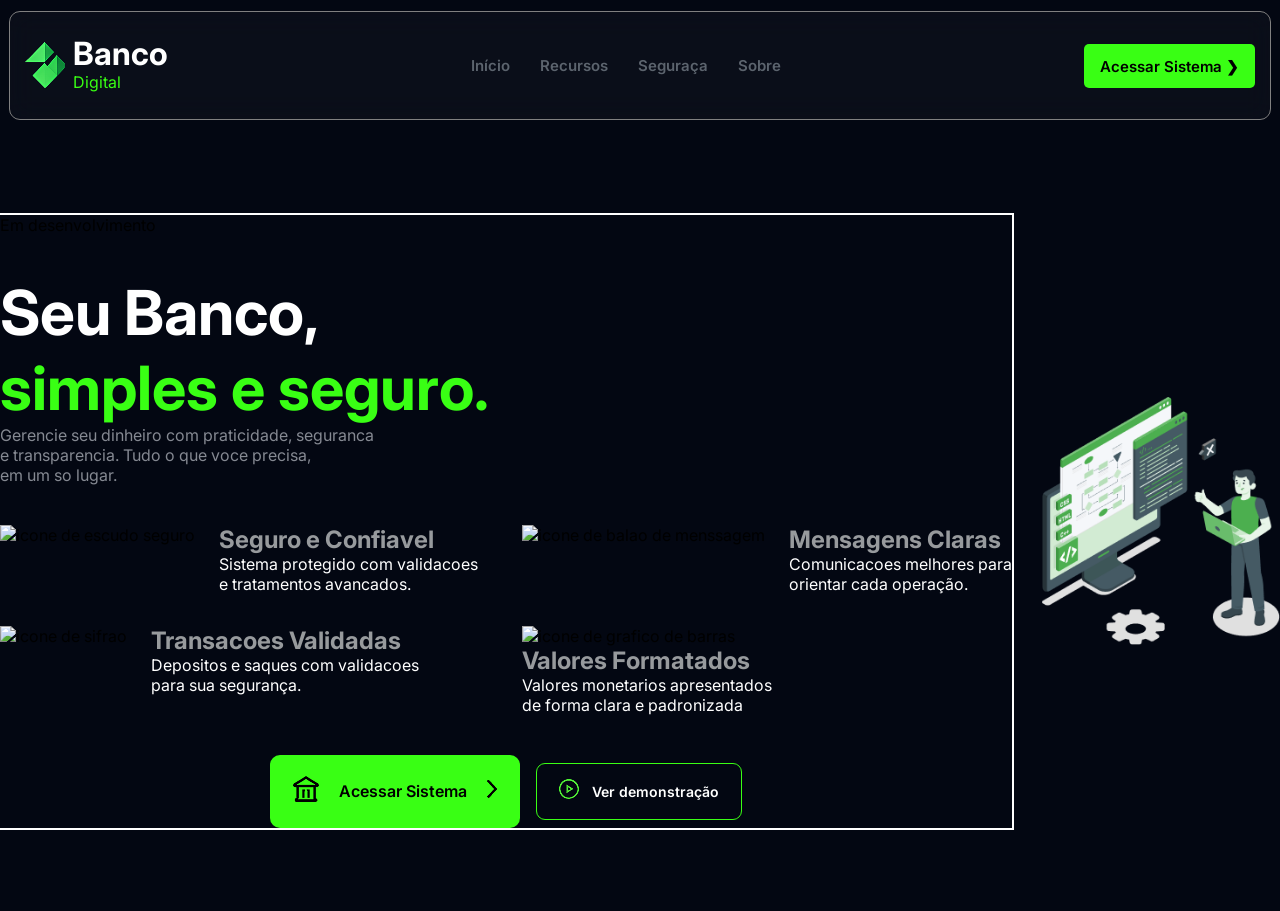
==== front-end/index.html @ b1d3d9b6 "feat: adicionar badge de desenvolvimento na seção hero e ajustar parágrafo" ====
<!DOCTYPE html>
<html lang="pt-BR">
<head>
    <meta charset="UTF-8">
    <meta name="viewport" content="width=device-width, initial-scale=1.0">
    <link rel="stylesheet" href="css/style.css">
    <title>Sistema Bancario</title>
</head>
<body>
    <header class="header">
        <div class="header-logo">
            <img src="src/assets/images/Image.png" alt="logo da pagina">
            <div class="header-logo-textos">
                <h1 class="header-logo-texto">Banco<br><span class="header-logo-texto-destaque">Digital</span></h1>
            </div>
        </div>
        <nav class="header-navegacao">
            <a href="#">Início</a>
            <a href="#">Recursos</a>
            <a href="#">Seguraça</a>
            <a href="#">Sobre</a>
        </nav>
        <div class="header-button">
            <a href="#">Acessar Sistema ❯</a>
        </div>
    </header>

    <main>
        <div class="container">
            <section class="hero">
                <div class="hero-content">
                    <div class="hero-left">
                        <div class="hero-badge">
                            <span>Em desenvolvimento</span>
                            <div class="hero-badge-dot"></div>
                        </div>
                        <div class="hero-left-text">
                    <h1 class="hero-left-texto">Seu Banco,<br><span class="hero-left-texto-destaque">simples e seguro.</span></h1>
                    <p class="hero-left-paragrafo">Gerencie seu dinheiro com praticidade, seguranca<br>
                    e transparencia. Tudo o que voce precisa,<br>
                    em um so lugar.</p>
                                </div>
                                <div class="hero-left-cards-grid">
                    <div class="hero-left-card">
                        <div class="hero-left-card-icon">
                            <img src="src/assets/images/icon-escudo-seguro.png" alt="icone de escudo seguro">
                        </div>
                        <div class="hero-left-card-icon-text">
                            <h2>Seguro e Confiavel</h2>
                            <p>Sistema protegido com validacoes<br>
                            e tratamentos avancados.</p>
                        </div>
                    </div>
                    <div class="hero-left-card">
                        <div class="hero-left-card-icon">
                            <img src="src/assets/images/icon-mensage.png" alt="icone de balao de menssagem">
                        </div>
                        <div class="hero-left-card-icon-text">
                            <h2>Mensagens Claras</h2>
                            <p>Comunicacoes melhores para<br>
                            orientar cada operação.</p>
                        </div>
                    </div>
                    <div class="hero-left-card">
                        <div class="hero-left-card-icon">
                            <img src="src/assets/images/icon-$.png" alt="icone de sifrao">
                        </div>
                        <div class="hero-left-card-icon-text">
                            <h2>Transacoes Validadas</h2>
                            <p>Depositos e saques com validacoes<br>
                            para sua segurança.</p>
                        </div>
                    </div>
                    <div class=" hero-left-card">
                        <div class="hero-left-card-icon">
                            <img src="src/assets/images/icon-grafico-de-barras.png" alt="icone de grafico de barras">
                            <div class="hero-left-card-icon-text">
                                <h2>Valores Formatados</h2>
                                <p>Valores monetarios apresentados<br>
                                de forma clara e padronizada</p>
                            </div>
                        </div>
                    </div>
                    </div>
                    <div class="hero-buttons">
                        <div class="hero-buttons-bnt1">
                            <div class="hero-buttons-bnt1-icon">
                                <img src="src/assets/images/icon-casa-branca.png" alt="icone da casa branca">
                            </div>
                            <div class="hero-buttons-bnt1-text">
                                <a href="#">Acessar Sistema</a>
                            </div>

                            <div class="hero-buttons-bnt1-icon">
                                <img src="src/assets/images/icone de seta.png" alt="icone de seta">
                            </div>
                        </div>

                        <div class="hero-buttons-bnt2">
                            <div class="hero-buttons-bnt2-icon">
                                <img src="src/assets/images/icone de play.png" alt="icone de play">
                            </div>

                            <div class="hero-buttons-bnt2-text">
                                <a href="#">Ver demonstração</a>
                            </div>
                        </div>
                    </div>
                    </div>
                    <div class="hero-right">
                        <img src="src/assets/images/img do carinha.png" alt="desenho de homem apresentando graficos estatiticos">
                    </div>
                </div>
            </section>
        </div>
    </main>

    <footer>

    </footer>


</body>
</html>
---- front-end/css/style.css ----
@import url(global.css);

.header {
    background-color: var(--secondary-color);
    background: rgba(255, 255, 255, 0.03);
    backdrop-filter: blur(12px);
    -webkit-backdrop-filter: blur(12px);
    outline: 1px solid gray;
    border-radius: 10px;
    margin: 0.75rem 0.625rem;
    display: flex;
    justify-content: space-between;
    align-items: center;
    padding: 1.875rem 0.938rem;
 
}

.header-logo {
    display: flex;
    align-items: center;
    gap: 0.5rem;
}

.header-logo-textos {
    line-height: 0.7;
}

.header-logo-texto {
    color: #FFFFFF;
}

.header-logo-texto-destaque {
    color: var(--primary-color);
    font-size: 1rem;
    font-weight: 400;
}

.header-navegacao {
    display: flex;
    gap: 1.875rem;
}

.header-navegacao a {
    text-decoration: none;
    color: var(--color-text);
    font-size: 0.938rem;
    font-weight: 600;
    transition: color 0.2s cubic-bezier(0.4, 0, 0.2, 1);
}

.header-navegacao a:hover {
    color: #FFFFFF;
    transform: translateY(-1px);
}

.header-button {
    background-color: var(--primary-color);
    cursor: pointer;
    padding: 0.75rem 1rem;
    text-align: center;
    border-radius: 0.313rem;
    transition:  transform 0.2s cubic-bezier(0.34, 1.56, 0.64, 1), 
    box-shadow 0.2s ease,
    background-color 0.2s ease;
}

.header-button:hover {
    transform: scale(1.04) translateY(-1px);
}

.header-button a {
    text-decoration: none;
    font-size: 0.938rem;
    font-weight: 600;
    color: black;

}


.hero {
    min-height: calc(100vh - 120px);
    display: flex;
    align-items: center;
}

.hero-content {
    display: flex;
    flex: 1.2;
    justify-content: space-between;
    align-items: center;
    gap: 30px;
}

.hero-left {
    outline: 2px solid white;
    display: flex;
    flex-direction: column;
    gap: 2.5rem;
}
.hero-left-texto {
    color: white;
    font-size: 3.875rem;
}

.hero-left-texto-destaque {
    color: var(--primary-color);
    font-size: 3.813rem;
}

.hero-left-paragrafo {
    color: #858992;
}

.hero-left-cards-grid {
    display: grid;
    grid-template-columns: repeat(2, 1fr);
    gap: 2rem;
}

.hero-left-card {
    display: flex;
    align-items: flex-start;
    gap: 1.5rem;
}

.hero-left-card-icon-text h2 {
    color: #979A9D;
}

.hero-left-card-icon-text p {
    color: #FFFFFF;
}

.hero-buttons {
    display: flex;
    align-items: center;
    justify-content: center;
    gap: 16px;
}

.hero-buttons-bnt1 {
    padding: 21px 23px 22px 23px;
    display: flex;
    align-items: center;
    background-color: var(--primary-color);
    gap: 20px;
    border-radius: 10px;
    cursor: pointer;
}

.hero-buttons-bnt1 a {
    text-decoration: none;
    color: black;
    font-size: 1rem;
    font-weight: 600;
}

.hero-buttons-bnt2 {
    border: 1px solid var(--primary-color);
    padding: 15px 22px 16px 22px;
    display: flex;
    align-items: center;
    justify-content: center;
    gap: 13px;
    border-radius: 0.563rem;
    cursor: pointer;
}

.hero-buttons-bnt2 a {
    text-decoration: none;
    color: white;
    font-size: 0.875rem;
    font-weight: 600;
}

.hero-right {
    flex: 1;
    display: flex;
    justify-content: center;
    align-items: center;
}

.hero-right img {
    width: 100%;
    max-width: 51.25rem;
}
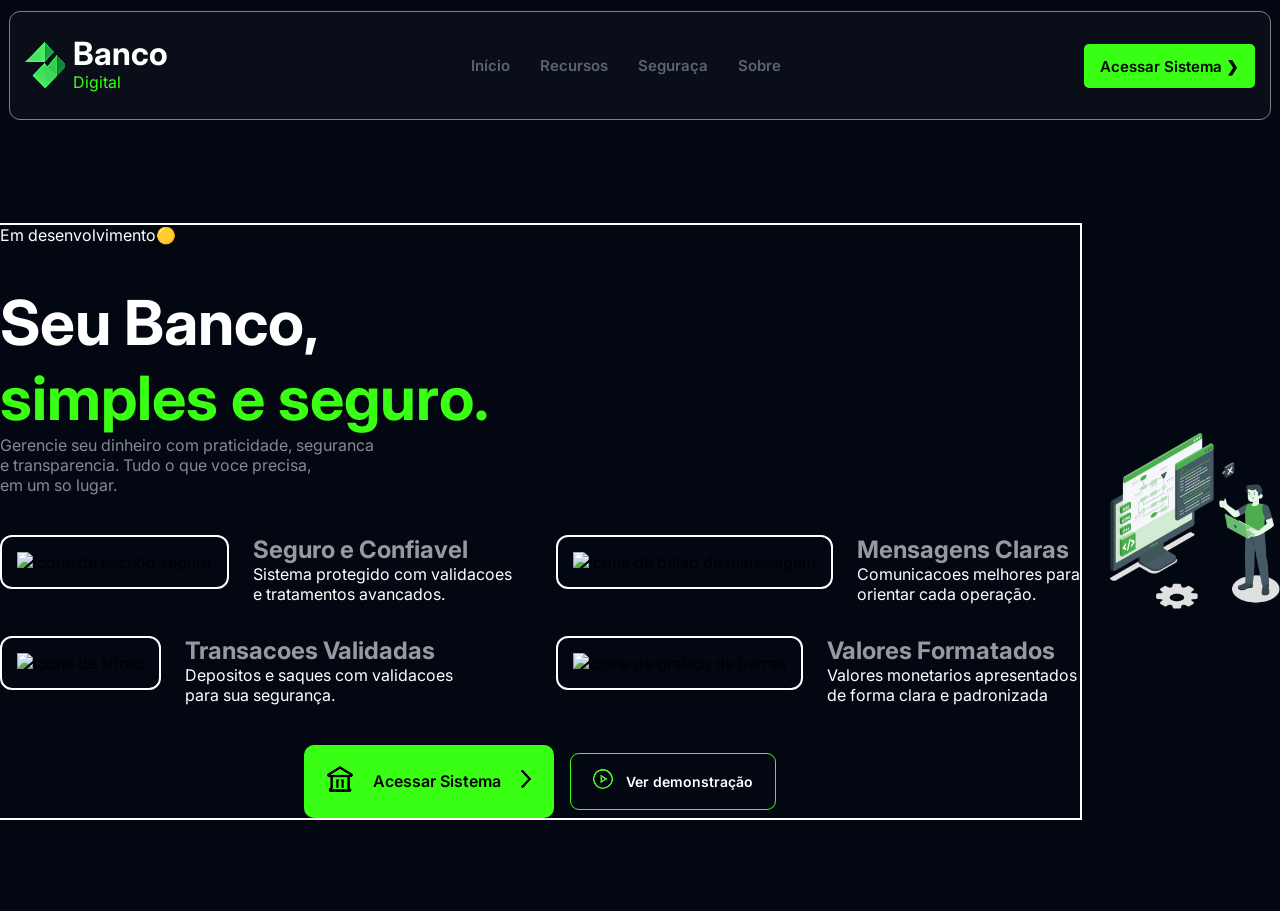
==== commit 63777e8a: "feat: atualizar badge de desenvolvimento com ícone e ajustar layout dos cards na seção hero" ====
--- a/front-end/index.html
+++ b/front-end/index.html
@@ -32,7 +32,7 @@
                     <div class="hero-left">
                         <div class="hero-badge">
                             <span>Em desenvolvimento</span>
-                            <div class="hero-badge-dot"></div>
+                            <div class="hero-badge-dot">🟡</div>
                         </div>
                         <div class="hero-left-text">
                     <h1 class="hero-left-texto">Seu Banco,<br><span class="hero-left-texto-destaque">simples e seguro.</span></h1>
@@ -74,12 +74,12 @@
                     <div class=" hero-left-card">
                         <div class="hero-left-card-icon">
                             <img src="src/assets/images/icon-grafico-de-barras.png" alt="icone de grafico de barras">
+                            </div>
                             <div class="hero-left-card-icon-text">
                                 <h2>Valores Formatados</h2>
                                 <p>Valores monetarios apresentados<br>
                                 de forma clara e padronizada</p>
                             </div>
-                        </div>
                     </div>
                     </div>
                     <div class="hero-buttons">
--- a/front-end/css/style.css
+++ b/front-end/css/style.css
@@ -76,6 +76,10 @@
 
 }
 
+.container {
+    
+}
+
 
 .hero {
     min-height: calc(100vh - 120px);
@@ -97,6 +101,14 @@
     flex-direction: column;
     gap: 2.5rem;
 }
+
+.hero-badge {
+    color: white;
+    display: flex;
+    align-items: center;
+}
+
+
 .hero-left-texto {
     color: white;
     font-size: 3.875rem;
@@ -123,6 +135,12 @@
     gap: 1.5rem;
 }
 
+.hero-left-card-icon {
+    border: 2px solid white;
+    padding: 0.938rem;
+    border-radius: 12px;
+}
+
 .hero-left-card-icon-text h2 {
     color: #979A9D;
 }
@@ -182,5 +200,5 @@
 
 .hero-right img {
     width: 100%;
-    max-width: 51.25rem;
+    max-width: 43.75rem;
 }
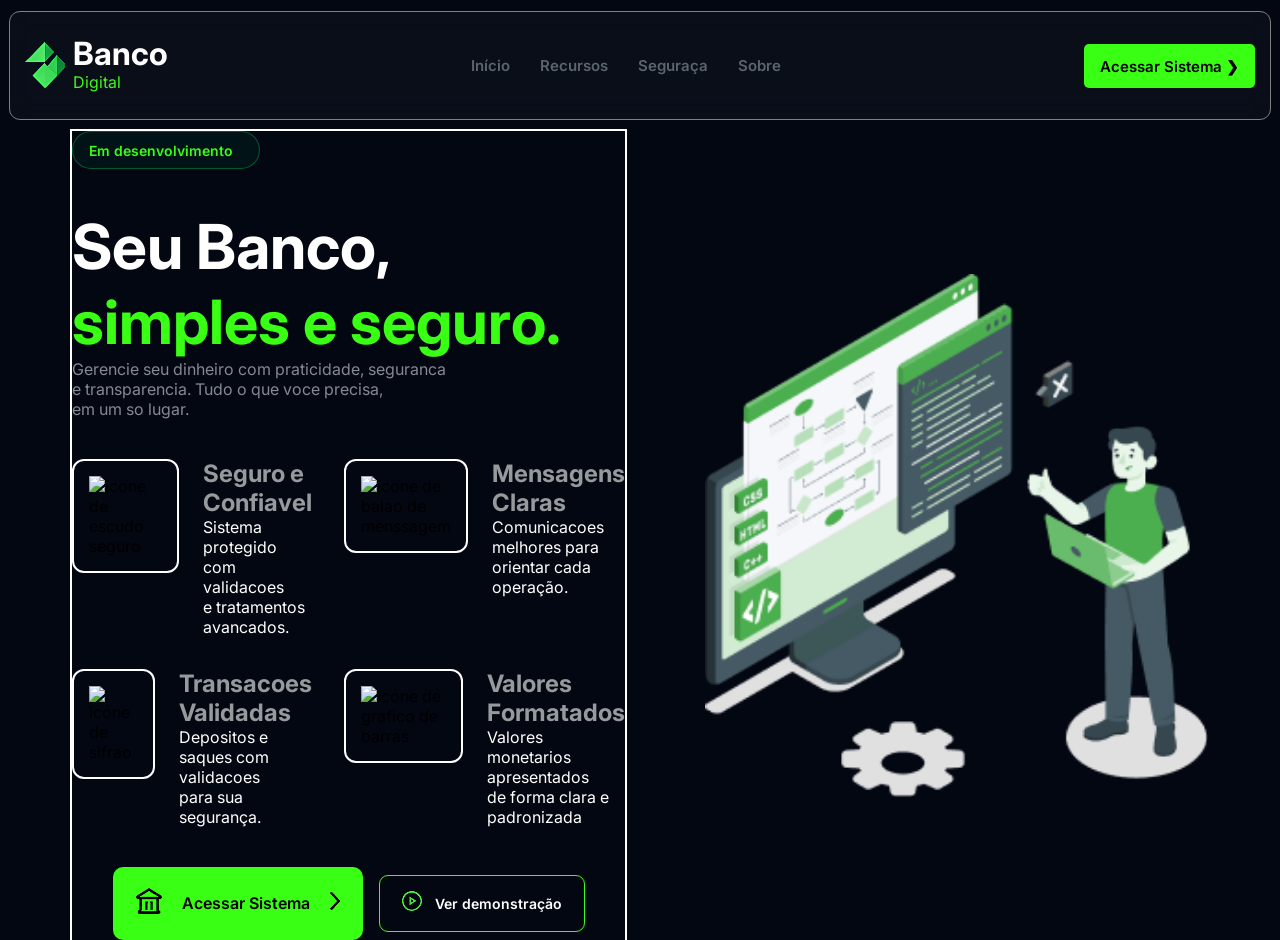
==== commit 62535589: "feat: ajustar estilo da seção hero com novas propriedades de layout e badge" ====
--- a/front-end/index.html
+++ b/front-end/index.html
@@ -32,7 +32,7 @@
                     <div class="hero-left">
                         <div class="hero-badge">
                             <span>Em desenvolvimento</span>
-                            <div class="hero-badge-dot">🟡</div>
+                            <div class="hero-badge-dot"></div>
                         </div>
                         <div class="hero-left-text">
                     <h1 class="hero-left-texto">Seu Banco,<br><span class="hero-left-texto-destaque">simples e seguro.</span></h1>
--- a/front-end/css/style.css
+++ b/front-end/css/style.css
@@ -77,7 +77,10 @@
 }
 
 .container {
-    
+    width: 100%;
+    max-width: 1200px;
+    margin: 0 auto;
+    padding: 0 2rem;
 }
 
 
@@ -92,22 +95,42 @@
     flex: 1.2;
     justify-content: space-between;
     align-items: center;
-    gap: 30px;
+    gap: 5rem;
 }
 
 .hero-left {
     outline: 2px solid white;
     display: flex;
+    flex: 1.1;
     flex-direction: column;
     gap: 2.5rem;
 }
 
 .hero-badge {
+    width: fit-content;
     color: white;
     display: flex;
     align-items: center;
-}
-
+    gap: .6rem;
+    padding: .6rem 1rem;
+    border:1px solid rgba(0,255,110,.3);
+    border-radius:999px;
+    background:rgba(0,255,110,.05);
+
+}
+
+.hero-badge span {
+    color:var(--primary-color);
+    font-size: .875rem;
+    font-weight: 600;
+}
+
+.hot-badge-dot {
+    width: 8px;
+    height: 8px;
+    border-radius: 50%;
+    background-color: var(--primary-color);
+}
 
 .hero-left-texto {
     color: white;
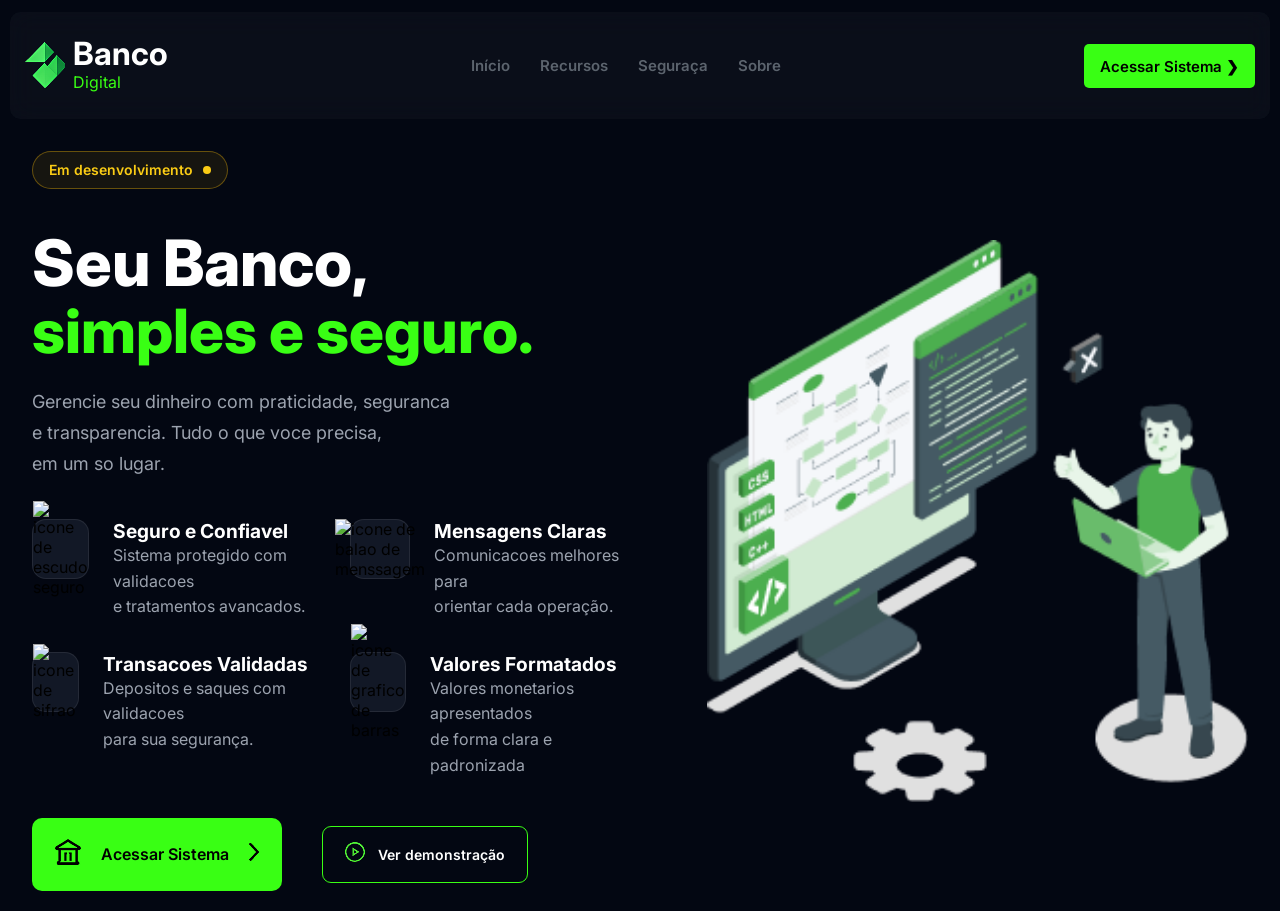
==== commit 6a93708c: "feat: adicionar novas seções de recursos e ícones ao layout da página inicial" ====
--- a/front-end/index.html
+++ b/front-end/index.html
@@ -112,6 +112,24 @@
                     </div>
                 </div>
             </section>
+            <section>
+                <div class="features">
+                    <div class="features-card">
+                        <div class="features-icon">
+                            
+                        </div>
+                    </div>
+                    <div class="features-card">
+
+                    </div>
+                    <div class="features-card">
+
+                    </div>
+                    <div class="features-card">
+
+                    </div>
+                </div>
+            </section>
         </div>
     </main>
 
--- a/front-end/css/style.css
+++ b/front-end/css/style.css
@@ -5,7 +5,6 @@
     background: rgba(255, 255, 255, 0.03);
     backdrop-filter: blur(12px);
     -webkit-backdrop-filter: blur(12px);
-    outline: 1px solid gray;
     border-radius: 10px;
     margin: 0.75rem 0.625rem;
     display: flex;
@@ -78,8 +77,8 @@
 
 .container {
     width: 100%;
-    max-width: 1200px;
-    margin: 0 auto;
+    /* max-width: 1200px; */
+    /* margin: 0 auto; */
     padding: 0 2rem;
 }
 
@@ -99,7 +98,6 @@
 }
 
 .hero-left {
-    outline: 2px solid white;
     display: flex;
     flex: 1.1;
     flex-direction: column;
@@ -108,33 +106,41 @@
 
 .hero-badge {
     width: fit-content;
-    color: white;
     display: flex;
     align-items: center;
     gap: .6rem;
     padding: .6rem 1rem;
-    border:1px solid rgba(0,255,110,.3);
-    border-radius:999px;
-    background:rgba(0,255,110,.05);
+    border-radius: 999px;
+    border: 1px solid rgba(255, 193, 7, 0.35);
+    background: rgba(255, 193, 7, 0.08);
 
 }
 
 .hero-badge span {
-    color:var(--primary-color);
-    font-size: .875rem;
-    font-weight: 600;
-}
-
-.hot-badge-dot {
+    color: #FACC15;
+    font-size: 0.875rem;
+    font-weight: 600;
+}
+
+.hero-badge-dot {
     width: 8px;
     height: 8px;
     border-radius: 50%;
-    background-color: var(--primary-color);
+    background: #FACC15;
+}
+
+.hero-left-text {
+    display: flex;
+    flex-direction: column;
+    gap: 1.5rem;
 }
 
 .hero-left-texto {
     color: white;
-    font-size: 3.875rem;
+    font-size: 4rem;
+    font-weight: 800;
+    line-height: 1.05;
+    color: #FFFFFF;
 }
 
 .hero-left-texto-destaque {
@@ -143,13 +149,16 @@
 }
 
 .hero-left-paragrafo {
-    color: #858992;
+    font-size: 1.125rem;
+    color: #9CA3AF;
+    line-height: 1.7;
+    max-width: 580px;
 }
 
 .hero-left-cards-grid {
     display: grid;
     grid-template-columns: repeat(2, 1fr);
-    gap: 2rem;
+    gap: 2rem 2.5rem;
 }
 
 .hero-left-card {
@@ -159,24 +168,31 @@
 }
 
 .hero-left-card-icon {
-    border: 2px solid white;
-    padding: 0.938rem;
-    border-radius: 12px;
+    width: 60px;
+    height: 60px;
+    display: flex;
+    justify-content: center;
+    align-items: center;
+    border-radius: 14px;
+    background-color:#121826;
+    border:1px solid rgba(255,255,255,.08);
 }
 
 .hero-left-card-icon-text h2 {
-    color: #979A9D;
+    color: #FFFFFF;
+    font-size: 1.2rem;
 }
 
 .hero-left-card-icon-text p {
-    color: #FFFFFF;
+    color: #9CA3AF;
+    line-height: 1.6;
 }
 
 .hero-buttons {
     display: flex;
     align-items: center;
-    justify-content: center;
-    gap: 16px;
+    gap: 2.5rem;
+    
 }
 
 .hero-buttons-bnt1 {
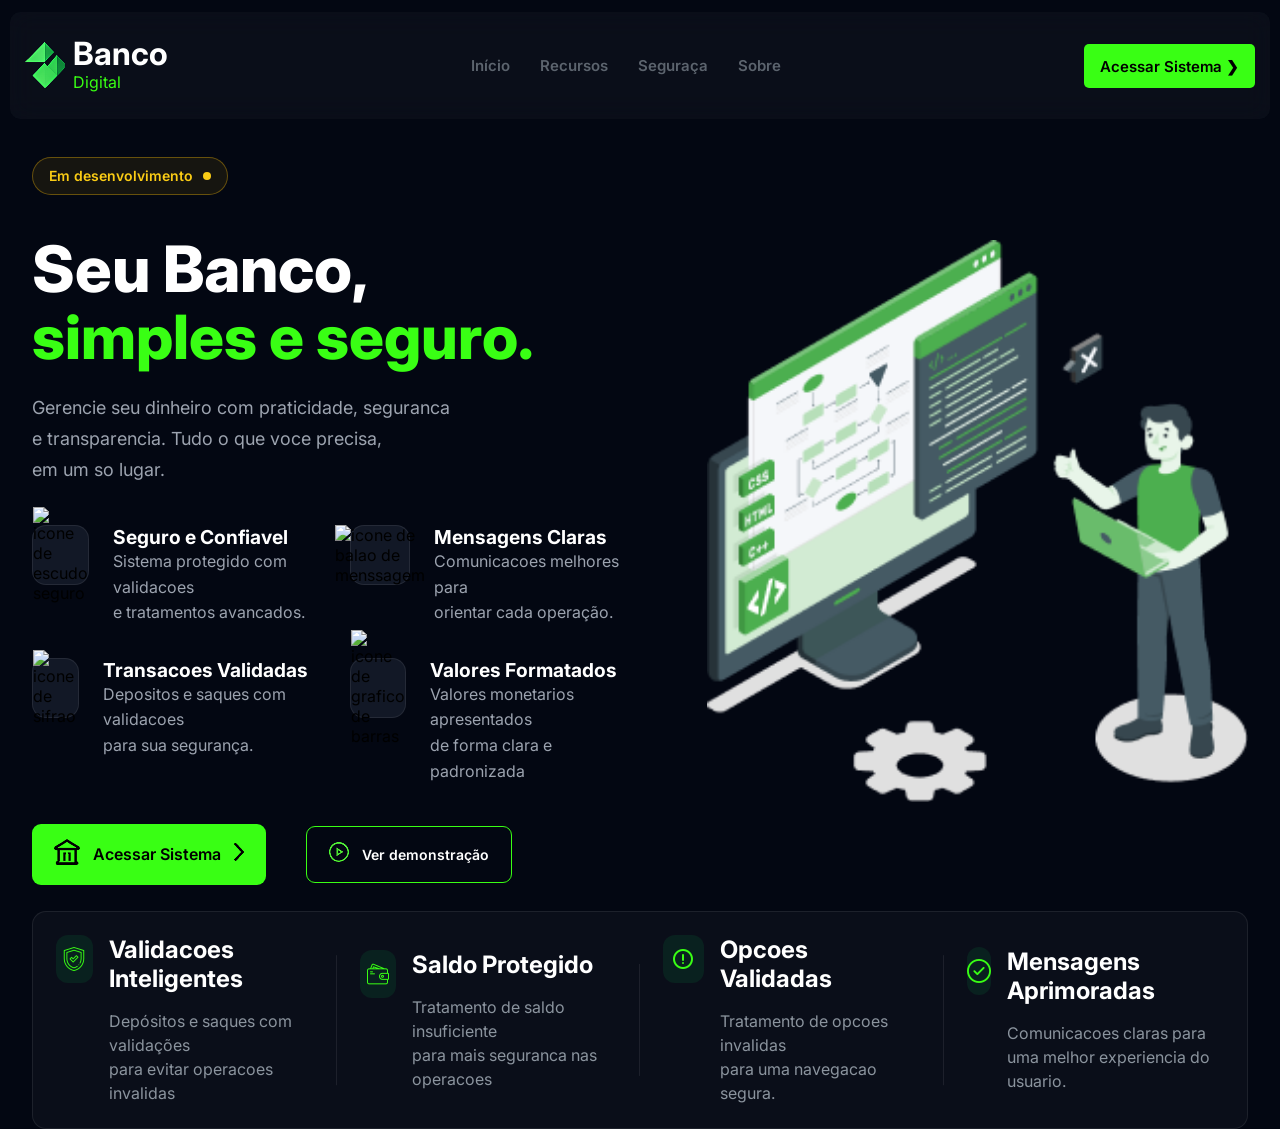
==== commit 06a0b81e: "feat: adicionar nova seção de recursos com ícones e texto descritivo" ====
--- a/front-end/index.html
+++ b/front-end/index.html
@@ -116,17 +116,43 @@
                 <div class="features">
                     <div class="features-card">
                         <div class="features-icon">
-                            
+                            <img src="src/assets/images/icone-escudo-protecao.png" alt="icone de protecao">
+                            </div>
+                            <div class="features-text">
+                                <h2>Validacoes Inteligentes</h2>
+                                <p>Depósitos e saques com validações<br>
+                                para evitar operacoes invalidas</p>
+                            </div>
+                    </div>
+                    <div class="features-card">
+                        <div class="features-icon">
+                            <img src="src/assets/images/icone de carteira.png" alt="icone de carteira">
+                        </div>
+                        <div class="features-text">
+                            <h2>Saldo Protegido</h2>
+                            <p>Tratamento de saldo insuficiente<br>
+                            para mais seguranca nas operacoes</p>
                         </div>
                     </div>
                     <div class="features-card">
-
+                        <div class="features-icon">
+                            <img src="src/assets/images/icone de atencao.png" alt="icone de atencao">
+                        </div>
+                        <div class="features-text">
+                            <h2>Opcoes Validadas</h2>
+                            <p>Tratamento de opcoes invalidas<br>
+                            para uma navegacao segura.</p>
+                        </div>
                     </div>
                     <div class="features-card">
-
-                    </div>
-                    <div class="features-card">
-
+                        <div class="features-icon">
+                            <img src="src/assets/images/icone de verificado.png" alt="icone de vericacao">
+                        </div>
+                        <div class="features-text">
+                            <h2>Mensagens Aprimoradas</h2>
+                            <p>Comunicacoes claras para uma
+                            melhor experiencia do usuario.</p>
+                        </div>
                     </div>
                 </div>
             </section>
--- a/front-end/css/style.css
+++ b/front-end/css/style.css
@@ -196,12 +196,12 @@
 }
 
 .hero-buttons-bnt1 {
-    padding: 21px 23px 22px 23px;
+    padding: 15px 22px 16px 22px;
     display: flex;
     align-items: center;
     background-color: var(--primary-color);
-    gap: 20px;
-    border-radius: 10px;
+    gap: 13px;
+    border-radius: 0.563rem;
     cursor: pointer;
 }
 
@@ -240,4 +240,61 @@
 .hero-right img {
     width: 100%;
     max-width: 43.75rem;
+}
+
+.features {
+    display: flex;
+    justify-content: space-between;
+    align-items: center;
+    background: rgba(255,255,255,.03);
+    border: 1px solid rgba(255,255,255,.08);
+    border-radius: 14px;
+}
+
+.features-card {
+    position: relative;
+    display: flex;
+    align-items: flex-start;
+    gap: 1rem;
+    padding: 23px;
+    flex: 1;
+}
+
+
+.features-card:not(:last-child)::after{
+    content: "";
+    position: absolute;
+    right: 0;
+    top: 50%;
+    transform: translateY(-50%);
+    width: 1px;
+    height: 60%;
+    background: rgba(255, 255, 255, 0.08);
+
+}
+
+.features-icon {
+    width: 48px;
+    height: 48px;
+    display: flex;
+    justify-content: center;
+    align-items: center;
+    border-radius:12px;
+    background:rgba(0,255,100,.08);
+
+}
+
+.features-text {
+    display: flex;
+    flex-direction: column;
+    gap: 1rem;
+}
+
+.features-text h2 {
+    color: #FFFF;
+}
+
+.features-text p {
+    color:#8B949E;
+    line-height:1.5;
 }
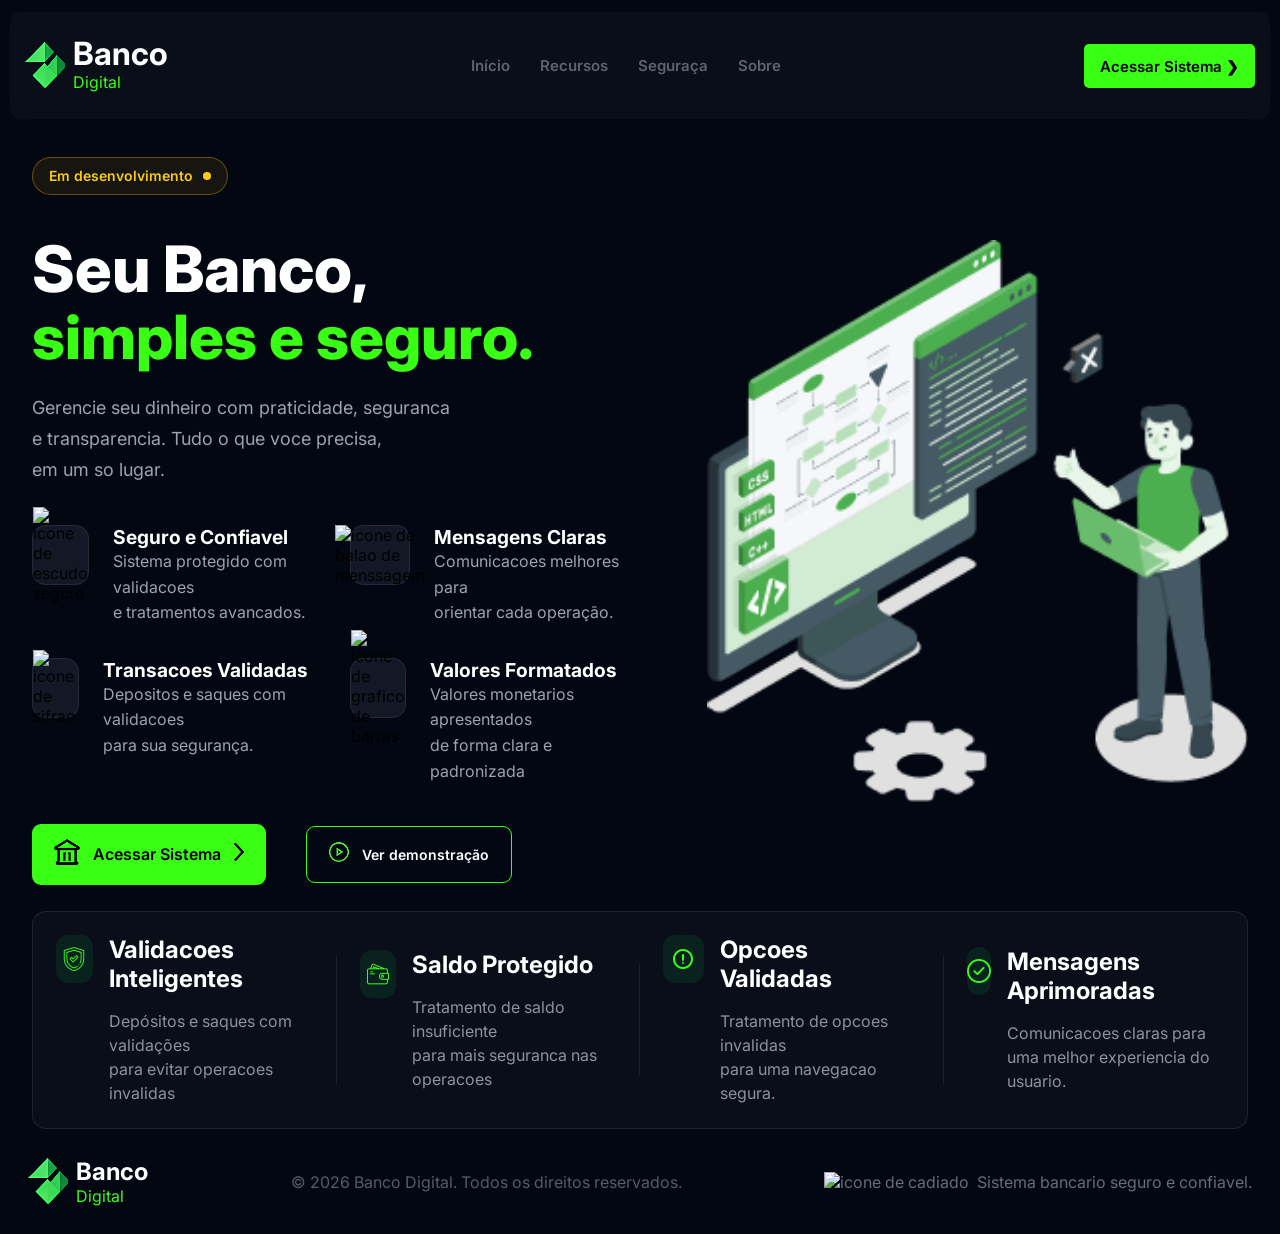
==== commit c42a6b7b: "feat: adicionar estilo e estrutura ao rodapé com logo e informações" ====
--- a/front-end/index.html
+++ b/front-end/index.html
@@ -159,8 +159,23 @@
         </div>
     </main>
 
-    <footer>
-
+    <footer class="footer">
+        <div class="footer-logo">
+            <img src="src/assets/images/Image.png" alt="logo da pagina">
+            <div class="footer-logo-text">
+                <h2>Banco</h2>
+                <span class="footer-inte-text-destaque">Digital</span>
+            </div>
+        </div>
+        <div class="footer-copy">
+            <p>© 2026 Banco Digital. Todos os direitos reservados.</p>
+        </div>
+        <div class="footer-inte">
+            <img src="src/assets/images/icone de cadiado.png" alt="icone de cadiado">
+            <div class="footer-inte-text">
+                <p>Sistema bancario seguro e confiavel.</p>
+            </div>
+        </div>
     </footer>
 
 
--- a/front-end/css/style.css
+++ b/front-end/css/style.css
@@ -297,4 +297,33 @@
 .features-text p {
     color:#8B949E;
     line-height:1.5;
+}
+
+.footer {
+    display: flex;
+    align-items: center;
+    justify-content: space-between;
+    margin: 28px;
+}
+
+.footer-logo {
+    display: flex;
+    align-items: center;
+    gap: 0.5rem;
+    color: #FFFFFF;
+}
+
+.footer-inte-text-destaque {
+    color: var(--primary-color);
+}
+
+.footer-copy {
+    color: #565B66;
+}
+
+.footer-inte {
+    display: flex;
+    align-items: center;
+    gap: 0.5rem;
+    color: #676C75;
 }
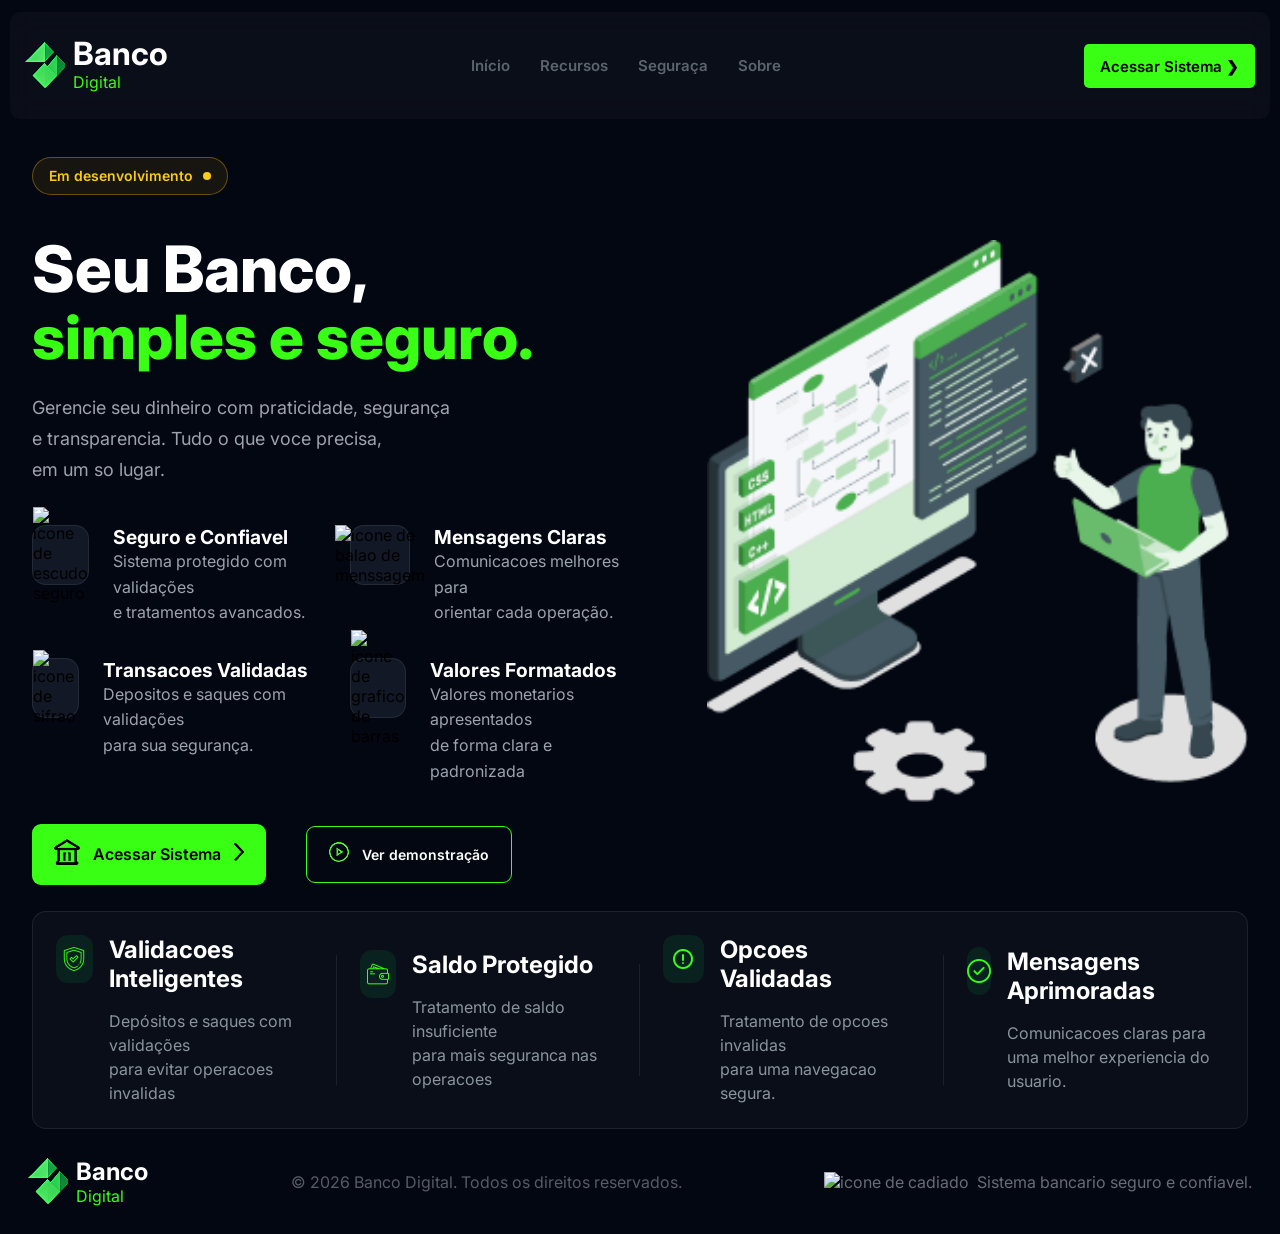
==== commit e05e8115: "feat: aprimorar estilos de navegação e botões, adicionando efeitos de hover e transições" ====
--- a/front-end/index.html
+++ b/front-end/index.html
@@ -1,183 +1,243 @@
-<!DOCTYPE html>
+<!doctype html>
 <html lang="pt-BR">
-<head>
-    <meta charset="UTF-8">
-    <meta name="viewport" content="width=device-width, initial-scale=1.0">
-    <link rel="stylesheet" href="css/style.css">
+  <head>
+    <meta charset="UTF-8" />
+    <meta name="viewport" content="width=device-width, initial-scale=1.0" />
+    <link rel="stylesheet" href="css/style.css" />
     <title>Sistema Bancario</title>
-</head>
-<body>
+  </head>
+  <body>
     <header class="header">
-        <div class="header-logo">
-            <img src="src/assets/images/Image.png" alt="logo da pagina">
-            <div class="header-logo-textos">
-                <h1 class="header-logo-texto">Banco<br><span class="header-logo-texto-destaque">Digital</span></h1>
-            </div>
+      <div class="header-logo">
+        <img src="src/assets/images/Image.png" alt="logo da pagina" />
+        <div class="header-logo-textos">
+          <h1 class="header-logo-texto">
+            Banco<br /><span class="header-logo-texto-destaque">Digital</span>
+          </h1>
         </div>
-        <nav class="header-navegacao">
-            <a href="#">Início</a>
-            <a href="#">Recursos</a>
-            <a href="#">Seguraça</a>
-            <a href="#">Sobre</a>
-        </nav>
-        <div class="header-button">
-            <a href="#">Acessar Sistema ❯</a>
+      </div>
+      <nav class="header-navegacao">
+        <a href="#">Início</a>
+        <a href="#">Recursos</a>
+        <a href="#">Seguraça</a>
+        <a href="#">Sobre</a>
+      </nav>
+      <div class="header-button">
+        <a href="#">Acessar Sistema ❯</a>
+      </div>
+    </header>
+
+    <main>
+      <div class="container">
+        <section class="hero">
+          <div class="hero-content">
+            <div class="hero-left">
+              <div class="hero-badge">
+                <span>Em desenvolvimento</span>
+                <div class="hero-badge-dot"></div>
+              </div>
+              <div class="hero-left-text">
+                <h1 class="hero-left-texto">
+                  Seu Banco,<br /><span class="hero-left-texto-destaque"
+                    >simples e seguro.</span
+                  >
+                </h1>
+                <p class="hero-left-paragrafo">
+                  Gerencie seu dinheiro com praticidade, segurança<br />
+                  e transparencia. Tudo o que voce precisa,<br />
+                  em um so lugar.
+                </p>
+              </div>
+              <div class="hero-left-cards-grid">
+                <div class="hero-left-card">
+                  <div class="hero-left-card-icon">
+                    <img
+                      src="src/assets/images/icon-escudo-seguro.png"
+                      alt="icone de escudo seguro"
+                    />
+                  </div>
+                  <div class="hero-left-card-icon-text">
+                    <h2>Seguro e Confiavel</h2>
+                    <p>
+                      Sistema protegido com validações<br />
+                      e tratamentos avancados.
+                    </p>
+                  </div>
+                </div>
+                <div     class="hero-left-card">
+                  <div class="hero-left-card-icon">
+                    <img
+                      src="src/assets/images/icon-mensage.png"
+                      alt="icone de balao de menssagem"
+                    />
+                  </div>
+                  <div class="hero-left-card-icon-text">
+                    <h2>Mensagens Claras</h2>
+                    <p>
+                      Comunicacoes melhores para<br />
+                      orientar cada operação.
+                    </p>
+                  </div>
+                </div>
+                <div class="hero-left-card">
+                  <div class="hero-left-card-icon">
+                    <img
+                      src="src/assets/images/icon-$.png"
+                      alt="icone de sifrao"
+                    />
+                  </div>
+                  <div class="hero-left-card-icon-text">
+                    <h2>Transacoes Validadas</h2>
+                    <p>
+                      Depositos e saques com validações<br />
+                      para sua segurança.
+                    </p>
+                  </div>
+                </div>
+                <div class="hero-left-card">
+                  <div class="hero-left-card-icon">
+                    <img
+                      src="src/assets/images/icon-grafico-de-barras.png"
+                      alt="icone de grafico de barras"
+                    />
+                  </div>
+                  <div class="hero-left-card-icon-text">
+                    <h2>Valores Formatados</h2>
+                    <p>
+                      Valores monetarios apresentados<br />
+                      de forma clara e padronizada
+                    </p>
+                  </div>
+                </div>
+              </div>
+              <div class="hero-buttons">
+                <div class="hero-buttons-bnt1">
+                  <div class="hero-buttons-bnt1-icon">
+                    <img
+                      src="src/assets/images/icon-casa-branca.png"
+                      alt="icone da casa branca"
+                    />
+                  </div>
+                  <div class="hero-buttons-bnt1-text">
+                    <a href="#">Acessar Sistema</a>
+                  </div>
+
+                  <div class="hero-buttons-bnt1-icon">
+                    <img
+                      src="src/assets/images/icone de seta.png"
+                      alt="icone de seta"
+                    />
+                  </div>
+                </div>
+
+                <div class="hero-buttons-bnt2">
+                  <div class="hero-buttons-bnt2-icon">
+                    <img
+                      src="src/assets/images/icone de play.png"
+                      alt="icone de play"
+                    />
+                  </div>
+
+                  <div class="hero-buttons-bnt2-text">
+                    <a href="#">Ver demonstração</a>
+                  </div>
+                </div>
+              </div>
+            </div>
+            <div class="hero-right">
+              <img
+                src="src/assets/images/img do carinha.png"
+                alt="desenho de homem apresentando graficos estatiticos"
+              />
+            </div>
+          </div>
+        </section>
+        <section>
+          <div class="features">
+            <div class="features-card">
+              <div class="features-icon">
+                <img
+                  src="src/assets/images/icone-escudo-protecao.png"
+                  alt="icone de protecao"
+                />
+              </div>
+              <div class="features-text">
+                <h2>Validacoes Inteligentes</h2>
+                <p>
+                  Depósitos e saques com validações<br />
+                  para evitar operacoes invalidas
+                </p>
+              </div>
+            </div>
+            <div class="features-card">
+              <div class="features-icon">
+                <img
+                  src="src/assets/images/icone de carteira.png"
+                  alt="icone de carteira"
+                />
+              </div>
+              <div class="features-text">
+                <h2>Saldo Protegido</h2>
+                <p>
+                  Tratamento de saldo insuficiente<br />
+                  para mais seguranca nas operacoes
+                </p>
+              </div>
+            </div>
+            <div class="features-card">
+              <div class="features-icon">
+                <img
+                  src="src/assets/images/icone de atencao.png"
+                  alt="icone de atencao"
+                />
+              </div>
+              <div class="features-text">
+                <h2>Opcoes Validadas</h2>
+                <p>
+                  Tratamento de opcoes invalidas<br />
+                  para uma navegacao segura.
+                </p>
+              </div>
+            </div>
+            <div class="features-card">
+              <div class="features-icon">
+                <img
+                  src="src/assets/images/icone de verificado.png"
+                  alt="icone de vericacao"
+                />
+              </div>
+              <div class="features-text">
+                <h2>Mensagens Aprimoradas</h2>
+                <p>
+                  Comunicacoes claras para uma melhor experiencia do usuario.
+                </p>
+              </div>
+            </div>
+          </div>
+        </section>
+      </div>
+    </main>
+
+    <footer class="footer">
+      <div class="footer-logo">
+        <img src="src/assets/images/Image.png" alt="logo da pagina" />
+        <div class="footer-logo-text">
+          <h2>Banco</h2>
+          <span class="footer-inte-text-destaque">Digital</span>
         </div>
-    </header>
-
-    <main>
-        <div class="container">
-            <section class="hero">
-                <div class="hero-content">
-                    <div class="hero-left">
-                        <div class="hero-badge">
-                            <span>Em desenvolvimento</span>
-                            <div class="hero-badge-dot"></div>
-                        </div>
-                        <div class="hero-left-text">
-                    <h1 class="hero-left-texto">Seu Banco,<br><span class="hero-left-texto-destaque">simples e seguro.</span></h1>
-                    <p class="hero-left-paragrafo">Gerencie seu dinheiro com praticidade, seguranca<br>
-                    e transparencia. Tudo o que voce precisa,<br>
-                    em um so lugar.</p>
-                                </div>
-                                <div class="hero-left-cards-grid">
-                    <div class="hero-left-card">
-                        <div class="hero-left-card-icon">
-                            <img src="src/assets/images/icon-escudo-seguro.png" alt="icone de escudo seguro">
-                        </div>
-                        <div class="hero-left-card-icon-text">
-                            <h2>Seguro e Confiavel</h2>
-                            <p>Sistema protegido com validacoes<br>
-                            e tratamentos avancados.</p>
-                        </div>
-                    </div>
-                    <div class="hero-left-card">
-                        <div class="hero-left-card-icon">
-                            <img src="src/assets/images/icon-mensage.png" alt="icone de balao de menssagem">
-                        </div>
-                        <div class="hero-left-card-icon-text">
-                            <h2>Mensagens Claras</h2>
-                            <p>Comunicacoes melhores para<br>
-                            orientar cada operação.</p>
-                        </div>
-                    </div>
-                    <div class="hero-left-card">
-                        <div class="hero-left-card-icon">
-                            <img src="src/assets/images/icon-$.png" alt="icone de sifrao">
-                        </div>
-                        <div class="hero-left-card-icon-text">
-                            <h2>Transacoes Validadas</h2>
-                            <p>Depositos e saques com validacoes<br>
-                            para sua segurança.</p>
-                        </div>
-                    </div>
-                    <div class=" hero-left-card">
-                        <div class="hero-left-card-icon">
-                            <img src="src/assets/images/icon-grafico-de-barras.png" alt="icone de grafico de barras">
-                            </div>
-                            <div class="hero-left-card-icon-text">
-                                <h2>Valores Formatados</h2>
-                                <p>Valores monetarios apresentados<br>
-                                de forma clara e padronizada</p>
-                            </div>
-                    </div>
-                    </div>
-                    <div class="hero-buttons">
-                        <div class="hero-buttons-bnt1">
-                            <div class="hero-buttons-bnt1-icon">
-                                <img src="src/assets/images/icon-casa-branca.png" alt="icone da casa branca">
-                            </div>
-                            <div class="hero-buttons-bnt1-text">
-                                <a href="#">Acessar Sistema</a>
-                            </div>
-
-                            <div class="hero-buttons-bnt1-icon">
-                                <img src="src/assets/images/icone de seta.png" alt="icone de seta">
-                            </div>
-                        </div>
-
-                        <div class="hero-buttons-bnt2">
-                            <div class="hero-buttons-bnt2-icon">
-                                <img src="src/assets/images/icone de play.png" alt="icone de play">
-                            </div>
-
-                            <div class="hero-buttons-bnt2-text">
-                                <a href="#">Ver demonstração</a>
-                            </div>
-                        </div>
-                    </div>
-                    </div>
-                    <div class="hero-right">
-                        <img src="src/assets/images/img do carinha.png" alt="desenho de homem apresentando graficos estatiticos">
-                    </div>
-                </div>
-            </section>
-            <section>
-                <div class="features">
-                    <div class="features-card">
-                        <div class="features-icon">
-                            <img src="src/assets/images/icone-escudo-protecao.png" alt="icone de protecao">
-                            </div>
-                            <div class="features-text">
-                                <h2>Validacoes Inteligentes</h2>
-                                <p>Depósitos e saques com validações<br>
-                                para evitar operacoes invalidas</p>
-                            </div>
-                    </div>
-                    <div class="features-card">
-                        <div class="features-icon">
-                            <img src="src/assets/images/icone de carteira.png" alt="icone de carteira">
-                        </div>
-                        <div class="features-text">
-                            <h2>Saldo Protegido</h2>
-                            <p>Tratamento de saldo insuficiente<br>
-                            para mais seguranca nas operacoes</p>
-                        </div>
-                    </div>
-                    <div class="features-card">
-                        <div class="features-icon">
-                            <img src="src/assets/images/icone de atencao.png" alt="icone de atencao">
-                        </div>
-                        <div class="features-text">
-                            <h2>Opcoes Validadas</h2>
-                            <p>Tratamento de opcoes invalidas<br>
-                            para uma navegacao segura.</p>
-                        </div>
-                    </div>
-                    <div class="features-card">
-                        <div class="features-icon">
-                            <img src="src/assets/images/icone de verificado.png" alt="icone de vericacao">
-                        </div>
-                        <div class="features-text">
-                            <h2>Mensagens Aprimoradas</h2>
-                            <p>Comunicacoes claras para uma
-                            melhor experiencia do usuario.</p>
-                        </div>
-                    </div>
-                </div>
-            </section>
+      </div>
+      <div class="footer-copy">
+        <p>© 2026 Banco Digital. Todos os direitos reservados.</p>
+      </div>
+      <div class="footer-inte">
+        <img
+          src="src/assets/images/icone de cadiado.png"
+          alt="icone de cadiado"
+        />
+        <div class="footer-inte-text">
+          <p>Sistema bancario seguro e confiavel.</p>
         </div>
-    </main>
-
-    <footer class="footer">
-        <div class="footer-logo">
-            <img src="src/assets/images/Image.png" alt="logo da pagina">
-            <div class="footer-logo-text">
-                <h2>Banco</h2>
-                <span class="footer-inte-text-destaque">Digital</span>
-            </div>
-        </div>
-        <div class="footer-copy">
-            <p>© 2026 Banco Digital. Todos os direitos reservados.</p>
-        </div>
-        <div class="footer-inte">
-            <img src="src/assets/images/icone de cadiado.png" alt="icone de cadiado">
-            <div class="footer-inte-text">
-                <p>Sistema bancario seguro e confiavel.</p>
-            </div>
-        </div>
+      </div>
     </footer>
-
-
-</body>
-</html>+  </body>
+</html>
--- a/front-end/css/style.css
+++ b/front-end/css/style.css
@@ -5,7 +5,7 @@
     background: rgba(255, 255, 255, 0.03);
     backdrop-filter: blur(12px);
     -webkit-backdrop-filter: blur(12px);
-    border-radius: 10px;
+    border-radius: 0.625rem;
     margin: 0.75rem 0.625rem;
     display: flex;
     justify-content: space-between;
@@ -40,16 +40,33 @@
 }
 
 .header-navegacao a {
+    position: relative;
+    display: inline-block;
     text-decoration: none;
     color: var(--color-text);
     font-size: 0.938rem;
     font-weight: 600;
-    transition: color 0.2s cubic-bezier(0.4, 0, 0.2, 1);
+    transition: color 0.2s cubic-bezier(0.4, 0, 0.2, 1); 
 }
 
 .header-navegacao a:hover {
     color: #FFFFFF;
     transform: translateY(-1px);
+}
+
+.header-navegacao a::after {
+    content: "";
+    position: absolute;
+    bottom: 0;
+    left: 0;
+    width: 0;
+    height: 2px;
+    background-color: var(--primary-color);
+    border-radius: 2px;
+    transition: width 0.3s ease;
+}
+.header-navegacao a:hover::after {
+    width: 100%;
 }
 
 .header-button {
@@ -65,6 +82,7 @@
 
 .header-button:hover {
     transform: scale(1.04) translateY(-1px);
+    background-color: #158a00;
 }
 
 .header-button a {
@@ -77,8 +95,6 @@
 
 .container {
     width: 100%;
-    /* max-width: 1200px; */
-    /* margin: 0 auto; */
     padding: 0 2rem;
 }
 
@@ -110,7 +126,7 @@
     align-items: center;
     gap: .6rem;
     padding: .6rem 1rem;
-    border-radius: 999px;
+    border-radius: 62.438rem;
     border: 1px solid rgba(255, 193, 7, 0.35);
     background: rgba(255, 193, 7, 0.08);
 
@@ -123,8 +139,8 @@
 }
 
 .hero-badge-dot {
-    width: 8px;
-    height: 8px;
+    width: 0.5rem;
+    height: 0.5rem;
     border-radius: 50%;
     background: #FACC15;
 }
@@ -136,11 +152,10 @@
 }
 
 .hero-left-texto {
-    color: white;
+    color: #FFFFFF;
     font-size: 4rem;
     font-weight: 800;
     line-height: 1.05;
-    color: #FFFFFF;
 }
 
 .hero-left-texto-destaque {
@@ -152,7 +167,7 @@
     font-size: 1.125rem;
     color: #9CA3AF;
     line-height: 1.7;
-    max-width: 580px;
+    max-width: 36.25rem;
 }
 
 .hero-left-cards-grid {
@@ -168,12 +183,12 @@
 }
 
 .hero-left-card-icon {
-    width: 60px;
-    height: 60px;
+    width: 3.75rem;
+    height: 3.75rem;
     display: flex;
     justify-content: center;
     align-items: center;
-    border-radius: 14px;
+    border-radius: 0.875rem;
     background-color:#121826;
     border:1px solid rgba(255,255,255,.08);
 }
@@ -196,11 +211,11 @@
 }
 
 .hero-buttons-bnt1 {
-    padding: 15px 22px 16px 22px;
+    padding: 0.938rem 1.375rem 1rem 1.375rem;
     display: flex;
     align-items: center;
     background-color: var(--primary-color);
-    gap: 13px;
+    gap: 0.813rem;
     border-radius: 0.563rem;
     cursor: pointer;
 }
@@ -214,13 +229,26 @@
 
 .hero-buttons-bnt2 {
     border: 1px solid var(--primary-color);
-    padding: 15px 22px 16px 22px;
+    padding: 0.938rem 1.375rem 1rem 1.375rem;
     display: flex;
     align-items: center;
     justify-content: center;
-    gap: 13px;
+    gap: 0.813rem;
     border-radius: 0.563rem;
     cursor: pointer;
+    transition: background-color 0.3s ease,
+    border-color 0.3s ease,
+    transform 0.2s ease;
+}
+
+.hero-buttons-bnt2:hover {
+    background-color: #00e676;
+    background-color: rgba(0, 230, 118, 0.1);
+    transform: translateY(-1s);
+}
+
+.hero-buttons-bnt2:active {
+    transform: translateY(0) scale(0.98);
 }
 
 .hero-buttons-bnt2 a {
@@ -248,7 +276,7 @@
     align-items: center;
     background: rgba(255,255,255,.03);
     border: 1px solid rgba(255,255,255,.08);
-    border-radius: 14px;
+    border-radius: 0.875rem;
 }
 
 .features-card {
@@ -256,7 +284,7 @@
     display: flex;
     align-items: flex-start;
     gap: 1rem;
-    padding: 23px;
+    padding: 1.438rem;
     flex: 1;
 }
 
@@ -274,12 +302,12 @@
 }
 
 .features-icon {
-    width: 48px;
-    height: 48px;
+    width: 3rem;
+    height: 3rem;
     display: flex;
     justify-content: center;
     align-items: center;
-    border-radius:12px;
+    border-radius: 0.75rem;
     background:rgba(0,255,100,.08);
 
 }
@@ -303,7 +331,7 @@
     display: flex;
     align-items: center;
     justify-content: space-between;
-    margin: 28px;
+    margin: 1.75rem;
 }
 
 .footer-logo {
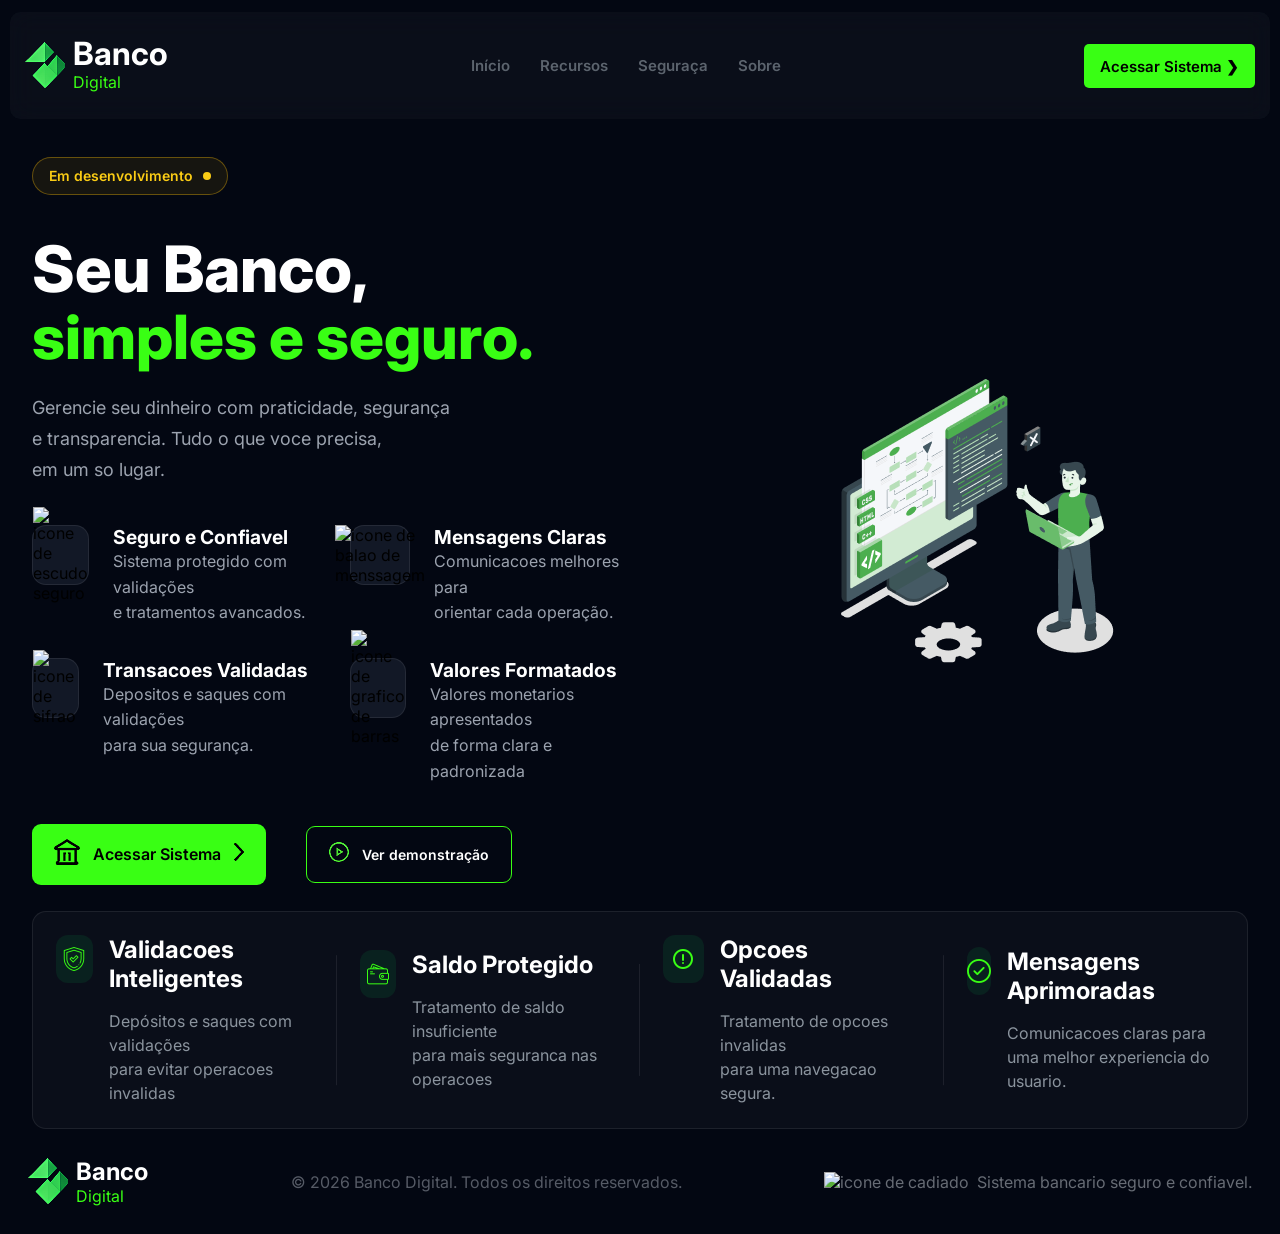
==== commit a37095b2: "feat: reorganizar a seção de recursos, mantendo a estrutura e o estilo" ====
--- a/front-end/index.html
+++ b/front-end/index.html
@@ -153,65 +153,67 @@
           </div>
         </section>
         <section>
-          <div class="features">
-            <div class="features-card">
-              <div class="features-icon">
-                <img
-                  src="src/assets/images/icone-escudo-protecao.png"
-                  alt="icone de protecao"
-                />
-              </div>
-              <div class="features-text">
-                <h2>Validacoes Inteligentes</h2>
-                <p>
-                  Depósitos e saques com validações<br />
-                  para evitar operacoes invalidas
-                </p>
-              </div>
-            </div>
-            <div class="features-card">
-              <div class="features-icon">
-                <img
-                  src="src/assets/images/icone de carteira.png"
-                  alt="icone de carteira"
-                />
-              </div>
-              <div class="features-text">
-                <h2>Saldo Protegido</h2>
-                <p>
-                  Tratamento de saldo insuficiente<br />
-                  para mais seguranca nas operacoes
-                </p>
-              </div>
-            </div>
-            <div class="features-card">
-              <div class="features-icon">
-                <img
-                  src="src/assets/images/icone de atencao.png"
-                  alt="icone de atencao"
-                />
-              </div>
-              <div class="features-text">
-                <h2>Opcoes Validadas</h2>
-                <p>
-                  Tratamento de opcoes invalidas<br />
-                  para uma navegacao segura.
-                </p>
-              </div>
-            </div>
-            <div class="features-card">
-              <div class="features-icon">
-                <img
-                  src="src/assets/images/icone de verificado.png"
-                  alt="icone de vericacao"
-                />
-              </div>
-              <div class="features-text">
-                <h2>Mensagens Aprimoradas</h2>
-                <p>
-                  Comunicacoes claras para uma melhor experiencia do usuario.
-                </p>
-              </div>
+          <section class="revelar-secao">
+              <div class="features">
+                <div class="features-card">
+                  <div class="features-icon">
+                    <img
+                      src="src/assets/images/icone-escudo-protecao.png"
+                      alt="icone de protecao"
+                    />
+                  </div>
+                  <div class="features-text">
+                    <h2>Validacoes Inteligentes</h2>
+                    <p>
+                      Depósitos e saques com validações<br />
+                      para evitar operacoes invalidas
+                    </p>
+                  </div>
+                </div>
+                <div class="features-card">
+                  <div class="features-icon">
+                    <img
+                      src="src/assets/images/icone de carteira.png"
+                      alt="icone de carteira"
+                    />
+                  </div>
+                  <div class="features-text">
+                    <h2>Saldo Protegido</h2>
+                    <p>
+                      Tratamento de saldo insuficiente<br />
+                      para mais seguranca nas operacoes
+                    </p>
+                  </div>
+                </div>
+                <div class="features-card">
+                  <div class="features-icon">
+                    <img
+                      src="src/assets/images/icone de atencao.png"
+                      alt="icone de atencao"
+                    />
+                  </div>
+                  <div class="features-text">
+                    <h2>Opcoes Validadas</h2>
+                    <p>
+                      Tratamento de opcoes invalidas<br />
+                      para uma navegacao segura.
+                    </p>
+                  </div>
+                </div>
+                <div class="features-card">
+                  <div class="features-icon">
+                    <img
+                      src="src/assets/images/icone de verificado.png"
+                      alt="icone de vericacao"
+                    />
+                  </div>
+                  <div class="features-text">
+                    <h2>Mensagens Aprimoradas</h2>
+                    <p>
+                      Comunicacoes claras para uma melhor experiencia do usuario.
+                    </p>
+                  </div>
+          </section>
             </div>
           </div>
         </section>
--- a/front-end/css/style.css
+++ b/front-end/css/style.css
@@ -266,8 +266,21 @@
 }
 
 .hero-right img {
-    width: 100%;
+    max-width: 100%;
+    display: block;
+    height: auto;
     max-width: 43.75rem;
+    animation: flutuar 4s ease-in-out infinite alternate;
+    will-change: transform; 
+}
+
+@keyframes flutuar {
+    0% {
+        transform: translateY(0);
+    }
+    100% {
+        transform: translateY(-12px);
+    }
 }
 
 .features {
